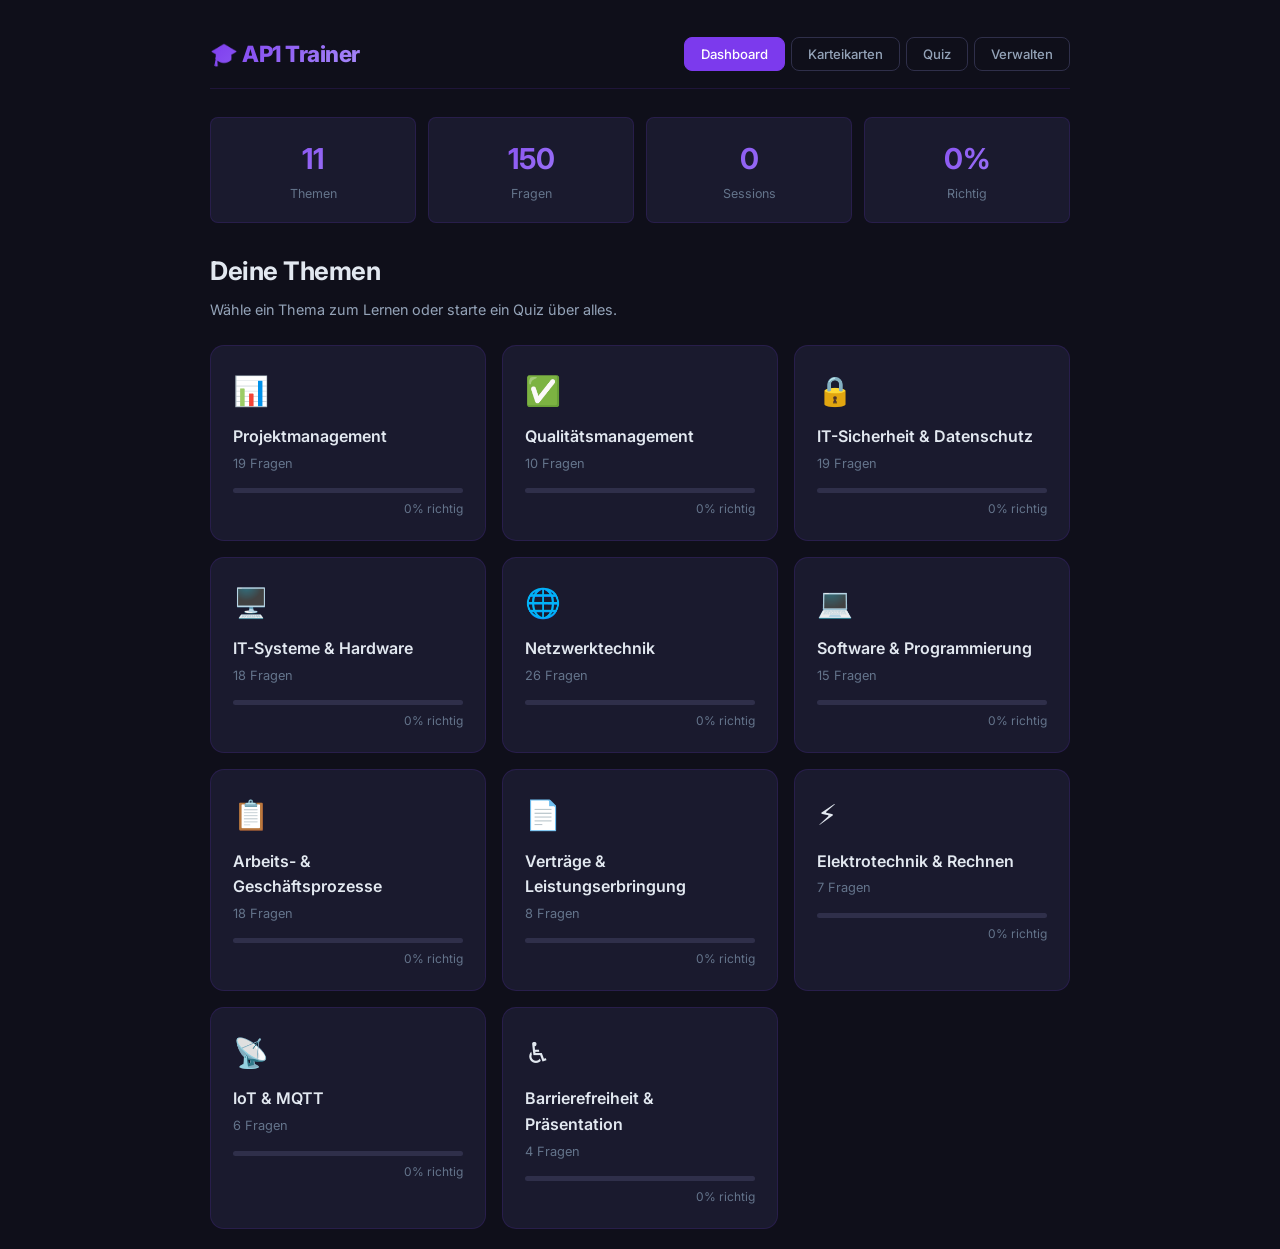
==== ap1-lernapp/index.html @ 04771914 "feat: add learning app core files and project assets" ====
<!DOCTYPE html>
<html lang="de">
<head>
  <meta charset="UTF-8">
  <meta name="viewport" content="width=device-width, initial-scale=1.0">
  <meta name="description" content="Lern-App für die IHK Abschlussprüfung Teil 1 – Fachinformatiker Systemintegration">
  <title>AP1 Lern-App – Fachinformatiker Systemintegration</title>
  <link rel="stylesheet" href="style.css">
</head>
<body>
  <div id="app">
    <!-- Navbar -->
    <nav class="navbar">
      <div class="navbar__logo" onclick="router.go('dashboard')">🎓 AP1 Trainer</div>
      <div class="navbar__nav">
        <button class="navbar__btn" data-route="dashboard" onclick="router.go('dashboard')">Dashboard</button>
        <button class="navbar__btn" data-route="flashcards" onclick="router.go('flashcards')">Karteikarten</button>
        <button class="navbar__btn" data-route="quiz" onclick="router.go('quiz')">Quiz</button>
        <button class="navbar__btn" data-route="manage" onclick="router.go('manage')">Verwalten</button>
      </div>
    </nav>

    <!-- Content gets injected here -->
    <main id="main"></main>
  </div>

  <script src="app.js"></script>
</body>
</html>
---- ap1-lernapp/style.css ----
/* ── Google Font ─────────────────────────────────────────── */
@import url('https://fonts.googleapis.com/css2?family=Inter:wght@300;400;500;600;700;800&display=swap');

/* ── CSS Custom Properties ──────────────────────────────── */
:root {
  --bg:          #0f0f1a;
  --bg2:         #1a1a2e;
  --bg3:         #25253d;
  --bg4:         #2f2f4a;
  --accent:      #7c3aed;
  --accent2:     #6d28d9;
  --accent-glow: rgba(124, 58, 237, 0.25);
  --green:       #34d399;
  --green-bg:    rgba(52, 211, 153, 0.12);
  --red:         #f87171;
  --red-bg:      rgba(248, 113, 113, 0.12);
  --yellow:      #fbbf24;
  --yellow-bg:   rgba(251, 191, 36, 0.12);
  --blue:        #60a5fa;
  --text:        #e2e8f0;
  --text2:       #94a3b8;
  --text3:       #64748b;
  --glass:       rgba(26, 26, 46, 0.7);
  --glass-border:rgba(124, 58, 237, 0.15);
  --radius:      14px;
  --radius-sm:   8px;
  --shadow:      0 8px 32px rgba(0,0,0,0.35);
}

/* ── Reset & Base ────────────────────────────────────────── */
*, *::before, *::after { box-sizing: border-box; margin: 0; padding: 0; }

html { scroll-behavior: smooth; }

body {
  font-family: 'Inter', system-ui, sans-serif;
  background: var(--bg);
  color: var(--text);
  min-height: 100vh;
  line-height: 1.6;
  -webkit-font-smoothing: antialiased;
}

/* ── Scrollbar ───────────────────────────────────────────── */
::-webkit-scrollbar { width: 6px; }
::-webkit-scrollbar-track { background: var(--bg); }
::-webkit-scrollbar-thumb { background: var(--bg4); border-radius: 3px; }
::-webkit-scrollbar-thumb:hover { background: var(--accent); }

/* ── App Container ──────────────────────────────────────── */
#app {
  max-width: 900px;
  margin: 0 auto;
  padding: 20px;
  min-height: 100vh;
}

/* ── Header / Navbar ────────────────────────────────────── */
.navbar {
  display: flex;
  align-items: center;
  justify-content: space-between;
  padding: 16px 0;
  margin-bottom: 28px;
  border-bottom: 1px solid var(--glass-border);
}
.navbar__logo {
  font-size: 1.4rem;
  font-weight: 800;
  background: linear-gradient(135deg, var(--accent), #a78bfa);
  -webkit-background-clip: text;
  -webkit-text-fill-color: transparent;
  cursor: pointer;
  letter-spacing: -0.5px;
}
.navbar__nav { display: flex; gap: 6px; }
.navbar__btn {
  background: transparent;
  border: 1px solid var(--bg4);
  color: var(--text2);
  padding: 8px 16px;
  border-radius: 8px;
  font-size: 0.82rem;
  font-weight: 500;
  cursor: pointer;
  transition: all 0.2s;
  font-family: inherit;
}
.navbar__btn:hover, .navbar__btn.active {
  background: var(--accent);
  border-color: var(--accent);
  color: #fff;
}

/* ── Screen transition ──────────────────────────────────── */
.screen { animation: fadeIn 0.3s ease; }
@keyframes fadeIn {
  from { opacity: 0; transform: translateY(12px); }
  to   { opacity: 1; transform: translateY(0); }
}

/* ── Section Headers ────────────────────────────────────── */
.section-title {
  font-size: 1.6rem;
  font-weight: 700;
  margin-bottom: 6px;
  letter-spacing: -0.5px;
}
.section-sub {
  color: var(--text2);
  font-size: 0.9rem;
  margin-bottom: 24px;
}

/* ── Cards Grid (Dashboard) ─────────────────────────────── */
.topic-grid {
  display: grid;
  grid-template-columns: repeat(auto-fill, minmax(260px, 1fr));
  gap: 16px;
}

.topic-card {
  background: var(--bg2);
  border: 1px solid var(--glass-border);
  border-radius: var(--radius);
  padding: 22px;
  cursor: pointer;
  transition: all 0.25s;
  position: relative;
  overflow: hidden;
}
.topic-card::before {
  content: '';
  position: absolute;
  top: 0; left: 0; right: 0;
  height: 3px;
  background: linear-gradient(90deg, var(--accent), #a78bfa);
  opacity: 0;
  transition: opacity 0.25s;
}
.topic-card:hover {
  border-color: var(--accent);
  transform: translateY(-3px);
  box-shadow: var(--shadow), 0 0 20px var(--accent-glow);
}
.topic-card:hover::before { opacity: 1; }

.topic-card__emoji { font-size: 1.8rem; margin-bottom: 10px; display: block; }
.topic-card__name {
  font-size: 1rem;
  font-weight: 600;
  margin-bottom: 4px;
}
.topic-card__count {
  font-size: 0.8rem;
  color: var(--text3);
  margin-bottom: 14px;
}

/* Progress bar */
.progress-bar {
  height: 5px;
  background: var(--bg4);
  border-radius: 3px;
  overflow: hidden;
  margin-bottom: 6px;
}
.progress-bar__fill {
  height: 100%;
  background: linear-gradient(90deg, var(--accent), #a78bfa);
  border-radius: 3px;
  transition: width 0.5s ease;
}
.progress-text {
  font-size: 0.75rem;
  color: var(--text3);
  text-align: right;
}

/* ── Stats Row ──────────────────────────────────────────── */
.stats-row {
  display: grid;
  grid-template-columns: repeat(auto-fit, minmax(140px, 1fr));
  gap: 12px;
  margin-bottom: 28px;
}
.stat-card {
  background: var(--bg2);
  border: 1px solid var(--glass-border);
  border-radius: var(--radius-sm);
  padding: 18px;
  text-align: center;
}
.stat-card__value {
  font-size: 1.8rem;
  font-weight: 700;
  background: linear-gradient(135deg, var(--accent), #a78bfa);
  -webkit-background-clip: text;
  -webkit-text-fill-color: transparent;
}
.stat-card__label {
  font-size: 0.78rem;
  color: var(--text3);
  margin-top: 2px;
}

/* ── Flashcard ──────────────────────────────────────────── */
.flashcard-container { perspective: 1000px; margin: 30px auto; max-width: 600px; }

.flashcard {
  width: 100%;
  min-height: 280px;
  position: relative;
  transition: transform 0.6s cubic-bezier(0.4, 0, 0.2, 1);
  transform-style: preserve-3d;
  cursor: pointer;
}
.flashcard.flipped { transform: rotateY(180deg); }

.flashcard__front, .flashcard__back {
  position: absolute;
  width: 100%;
  min-height: 280px;
  backface-visibility: hidden;
  border-radius: var(--radius);
  display: flex;
  flex-direction: column;
  align-items: center;
  justify-content: center;
  padding: 32px;
  text-align: center;
}
.flashcard__front {
  background: linear-gradient(145deg, var(--bg2), var(--bg3));
  border: 1px solid var(--glass-border);
}
.flashcard__back {
  background: linear-gradient(145deg, var(--bg3), var(--bg4));
  border: 1px solid var(--accent);
  transform: rotateY(180deg);
}
.flashcard__label {
  font-size: 0.75rem;
  color: var(--text3);
  text-transform: uppercase;
  letter-spacing: 1px;
  margin-bottom: 16px;
}
.flashcard__text {
  font-size: 1.15rem;
  font-weight: 500;
  line-height: 1.7;
}
.flashcard__hint {
  font-size: 0.78rem;
  color: var(--text3);
  margin-top: 20px;
}

.flashcard-controls {
  display: flex;
  justify-content: center;
  gap: 12px;
  margin-top: 24px;
}
.flashcard-progress {
  text-align: center;
  color: var(--text3);
  font-size: 0.85rem;
  margin-bottom: 10px;
}

/* ── Quiz ────────────────────────────────────────────────── */
.quiz-header {
  display: flex;
  justify-content: space-between;
  align-items: center;
  margin-bottom: 6px;
}
.quiz-header__progress { font-size: 0.85rem; color: var(--text3); }
.quiz-header__score { font-size: 0.85rem; color: var(--green); }

.quiz-progress-bar {
  height: 6px;
  background: var(--bg4);
  border-radius: 3px;
  margin-bottom: 30px;
  overflow: hidden;
}
.quiz-progress-bar__fill {
  height: 100%;
  background: linear-gradient(90deg, var(--accent), #a78bfa);
  border-radius: 3px;
  transition: width 0.4s ease;
}

.quiz-question {
  background: var(--bg2);
  border: 1px solid var(--glass-border);
  border-radius: var(--radius);
  padding: 28px;
  margin-bottom: 20px;
}
.quiz-question__topic {
  font-size: 0.75rem;
  color: var(--accent);
  text-transform: uppercase;
  letter-spacing: 1px;
  margin-bottom: 10px;
}
.quiz-question__text {
  font-size: 1.15rem;
  font-weight: 600;
  line-height: 1.6;
}

/* MC Options */
.quiz-options { display: flex; flex-direction: column; gap: 10px; margin-bottom: 20px; }
.quiz-option {
  background: var(--bg2);
  border: 1.5px solid var(--bg4);
  border-radius: var(--radius-sm);
  padding: 14px 18px;
  cursor: pointer;
  transition: all 0.2s;
  font-size: 0.95rem;
  font-family: inherit;
  color: var(--text);
  text-align: left;
  width: 100%;
}
.quiz-option:hover:not(.disabled) {
  border-color: var(--accent);
  background: var(--bg3);
}
.quiz-option.correct {
  border-color: var(--green);
  background: var(--green-bg);
  color: var(--green);
}
.quiz-option.wrong {
  border-color: var(--red);
  background: var(--red-bg);
  color: var(--red);
}
.quiz-option.disabled { cursor: default; opacity: 0.6; }
.quiz-option.disabled.correct { opacity: 1; }

/* Freitext */
.quiz-input-wrap { margin-bottom: 20px; }
.quiz-input {
  width: 100%;
  background: var(--bg2);
  border: 1.5px solid var(--bg4);
  border-radius: var(--radius-sm);
  padding: 14px 18px;
  font-size: 0.95rem;
  color: var(--text);
  font-family: inherit;
  outline: none;
  transition: border-color 0.2s;
}
.quiz-input:focus { border-color: var(--accent); }
.quiz-input.correct { border-color: var(--green); }
.quiz-input.wrong { border-color: var(--red); }

.quiz-feedback {
  padding: 14px 18px;
  border-radius: var(--radius-sm);
  margin-bottom: 16px;
  font-size: 0.9rem;
  font-weight: 500;
  animation: fadeIn 0.3s ease;
}
.quiz-feedback.correct { background: var(--green-bg); color: var(--green); }
.quiz-feedback.wrong   { background: var(--red-bg);   color: var(--red); }

/* Score screen */
.score-screen {
  text-align: center;
  padding: 50px 20px;
  animation: fadeIn 0.4s ease;
}
.score-screen__emoji { font-size: 4rem; margin-bottom: 16px; }
.score-screen__title {
  font-size: 1.8rem;
  font-weight: 700;
  margin-bottom: 6px;
}
.score-screen__value {
  font-size: 3.5rem;
  font-weight: 800;
  background: linear-gradient(135deg, var(--accent), #a78bfa);
  -webkit-background-clip: text;
  -webkit-text-fill-color: transparent;
  margin: 16px 0 6px;
}
.score-screen__pct {
  font-size: 1rem;
  color: var(--text2);
  margin-bottom: 32px;
}
.score-screen__actions { display: flex; gap: 12px; justify-content: center; flex-wrap: wrap; }

/* ── Buttons ────────────────────────────────────────────── */
.btn {
  display: inline-flex;
  align-items: center;
  gap: 6px;
  padding: 11px 22px;
  border-radius: var(--radius-sm);
  border: none;
  font-family: inherit;
  font-size: 0.88rem;
  font-weight: 600;
  cursor: pointer;
  transition: all 0.2s;
}
.btn-primary {
  background: var(--accent);
  color: #fff;
}
.btn-primary:hover { background: var(--accent2); transform: translateY(-1px); }
.btn-secondary {
  background: var(--bg3);
  color: var(--text);
  border: 1px solid var(--bg4);
}
.btn-secondary:hover { border-color: var(--accent); }
.btn-danger {
  background: var(--red-bg);
  color: var(--red);
  border: 1px solid rgba(248,113,113,0.2);
}
.btn-danger:hover { background: rgba(248,113,113,0.2); }
.btn-sm { padding: 7px 14px; font-size: 0.8rem; }
.btn-lg { padding: 14px 32px; font-size: 0.95rem; }
.btn-full { width: 100%; justify-content: center; }

/* ── Form Elements ──────────────────────────────────────── */
.form-group { margin-bottom: 16px; }
.form-label {
  display: block;
  font-size: 0.82rem;
  color: var(--text2);
  margin-bottom: 6px;
  font-weight: 500;
}
.form-input, .form-select, .form-textarea {
  width: 100%;
  background: var(--bg);
  border: 1.5px solid var(--bg4);
  border-radius: var(--radius-sm);
  padding: 11px 14px;
  font-size: 0.9rem;
  color: var(--text);
  font-family: inherit;
  outline: none;
  transition: border-color 0.2s;
}
.form-input:focus, .form-select:focus, .form-textarea:focus { border-color: var(--accent); }
.form-textarea { min-height: 100px; resize: vertical; }
.form-select { cursor: pointer; }
.form-select option { background: var(--bg2); }

/* ── Modal ───────────────────────────────────────────────── */
.modal-overlay {
  position: fixed;
  inset: 0;
  background: rgba(0,0,0,0.6);
  backdrop-filter: blur(4px);
  display: flex;
  align-items: center;
  justify-content: center;
  z-index: 100;
  animation: fadeIn 0.2s ease;
}
.modal {
  background: var(--bg2);
  border: 1px solid var(--glass-border);
  border-radius: var(--radius);
  padding: 28px;
  max-width: 520px;
  width: 90%;
  max-height: 80vh;
  overflow-y: auto;
  box-shadow: var(--shadow);
}
.modal__title {
  font-size: 1.2rem;
  font-weight: 700;
  margin-bottom: 18px;
}
.modal__actions {
  display: flex;
  gap: 10px;
  justify-content: flex-end;
  margin-top: 20px;
}

/* ── Topic Select (Quiz/Flashcard start) ────────────────── */
.topic-select-list {
  display: flex;
  flex-direction: column;
  gap: 8px;
  margin: 20px 0;
}
.topic-select-item {
  display: flex;
  align-items: center;
  gap: 12px;
  background: var(--bg);
  border: 1.5px solid var(--bg4);
  border-radius: var(--radius-sm);
  padding: 12px 16px;
  cursor: pointer;
  transition: all 0.2s;
}
.topic-select-item:hover { border-color: var(--accent); }
.topic-select-item.selected {
  border-color: var(--accent);
  background: var(--accent-glow);
}
.topic-select-item input[type="checkbox"] { accent-color: var(--accent); width: 16px; height: 16px; }
.topic-select-item__name { flex: 1; font-size: 0.9rem; font-weight: 500; }
.topic-select-item__count { font-size: 0.78rem; color: var(--text3); }

/* ── Content Manager ────────────────────────────────────── */
.question-list { display: flex; flex-direction: column; gap: 8px; margin: 16px 0; }
.question-item {
  background: var(--bg);
  border: 1px solid var(--bg4);
  border-radius: var(--radius-sm);
  padding: 14px 16px;
  display: flex;
  align-items: flex-start;
  gap: 12px;
}
.question-item__text { flex: 1; font-size: 0.88rem; line-height: 1.5; }
.question-item__type {
  font-size: 0.7rem;
  padding: 3px 8px;
  border-radius: 4px;
  background: var(--accent-glow);
  color: var(--accent);
  font-weight: 600;
  text-transform: uppercase;
  white-space: nowrap;
}
.question-item__del {
  background: none;
  border: none;
  color: var(--text3);
  cursor: pointer;
  font-size: 1rem;
  padding: 2px;
  transition: color 0.2s;
}
.question-item__del:hover { color: var(--red); }

/* ── JSON Import ─────────────────────────────────────────── */
.import-area {
  background: var(--bg);
  border: 2px dashed var(--bg4);
  border-radius: var(--radius);
  padding: 40px 20px;
  text-align: center;
  cursor: pointer;
  transition: all 0.2s;
  margin: 16px 0;
}
.import-area:hover { border-color: var(--accent); }
.import-area__icon { font-size: 2rem; margin-bottom: 8px; }
.import-area__text { color: var(--text2); font-size: 0.88rem; }

/* ── Tabs ────────────────────────────────────────────────── */
.tabs { display: flex; gap: 4px; margin-bottom: 20px; border-bottom: 1px solid var(--bg4); }
.tab {
  padding: 10px 18px;
  font-size: 0.85rem;
  font-weight: 500;
  color: var(--text3);
  background: none;
  border: none;
  cursor: pointer;
  border-bottom: 2px solid transparent;
  transition: all 0.2s;
  font-family: inherit;
  margin-bottom: -1px;
}
.tab:hover { color: var(--text); }
.tab.active { color: var(--accent); border-bottom-color: var(--accent); }

/* ── Empty State ────────────────────────────────────────── */
.empty-state {
  text-align: center;
  padding: 50px 20px;
  color: var(--text3);
}
.empty-state__emoji { font-size: 3rem; margin-bottom: 12px; }
.empty-state__text { font-size: 0.95rem; margin-bottom: 20px; }

/* ── Responsive ─────────────────────────────────────────── */
@media (max-width: 600px) {
  #app { padding: 14px; }
  .navbar { flex-direction: column; gap: 12px; }
  .navbar__nav { width: 100%; justify-content: center; flex-wrap: wrap; }
  .topic-grid { grid-template-columns: 1fr; }
  .stats-row { grid-template-columns: repeat(2, 1fr); }
  .score-screen__value { font-size: 2.5rem; }
  .flashcard__front, .flashcard__back { min-height: 220px; padding: 24px; }
}
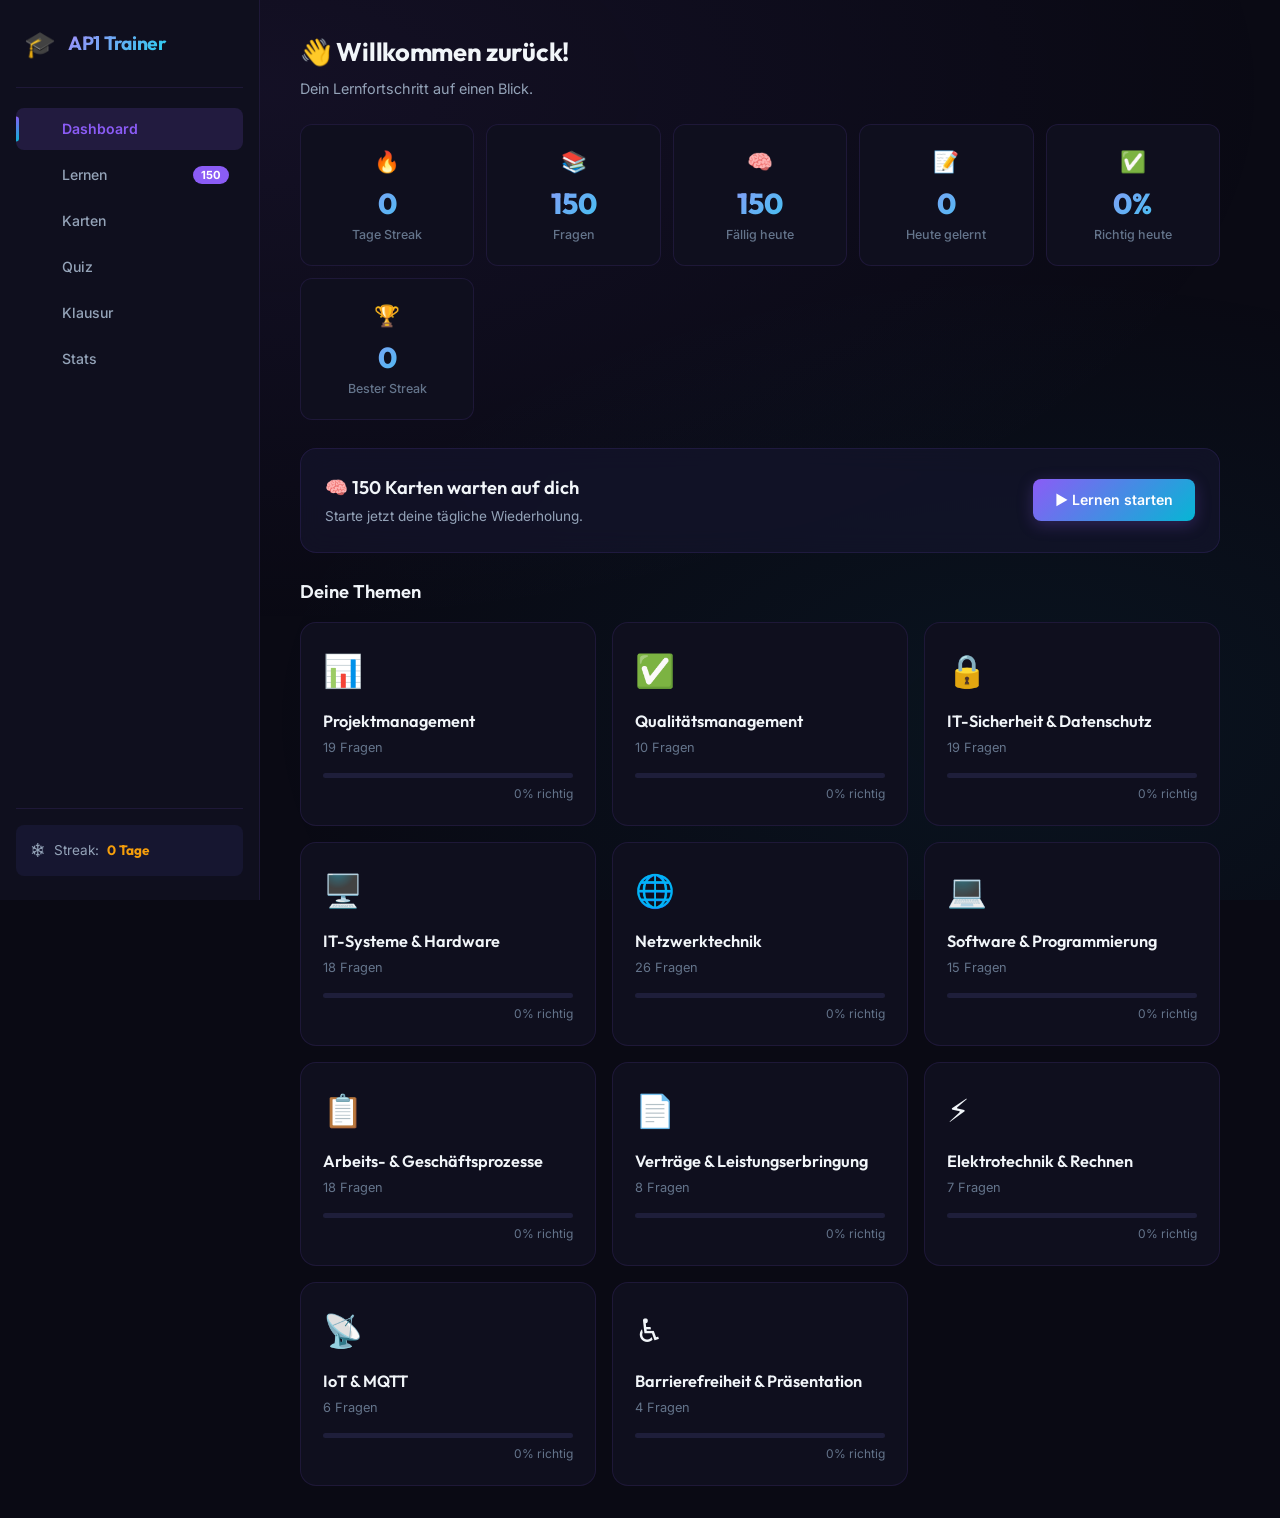
==== commit 95b826e3: "feat: major upgrade - premium UI, PWA, spaced repetition, exam simulator, stats - Complete UI redesi" ====
--- a/ap1-lernapp/index.html
+++ b/ap1-lernapp/index.html
@@ -2,27 +2,32 @@
 <html lang="de">
 <head>
   <meta charset="UTF-8">
-  <meta name="viewport" content="width=device-width, initial-scale=1.0">
-  <meta name="description" content="Lern-App für die IHK Abschlussprüfung Teil 1 – Fachinformatiker Systemintegration">
-  <title>AP1 Lern-App – Fachinformatiker Systemintegration</title>
+  <meta name="viewport" content="width=device-width, initial-scale=1.0, viewport-fit=cover">
+  <meta name="description" content="Lern-App für die IHK Abschlussprüfung Teil 1 – Fachinformatiker Systemintegration. Quiz, Karteikarten, Spaced Repetition und Klausur-Simulator.">
+  <meta name="theme-color" content="#0a0a14">
+  <meta name="apple-mobile-web-app-capable" content="yes">
+  <meta name="apple-mobile-web-app-status-bar-style" content="black-translucent">
+  <meta name="apple-mobile-web-app-title" content="AP1 Trainer">
+  <title>AP1 Trainer – Fachinformatiker Systemintegration</title>
+  <link rel="manifest" href="manifest.json">
+  <link rel="icon" type="image/png" href="icons/icon-192.png">
+  <link rel="apple-touch-icon" href="icons/icon-192.png">
   <link rel="stylesheet" href="style.css">
 </head>
 <body>
-  <div id="app">
-    <!-- Navbar -->
-    <nav class="navbar">
-      <div class="navbar__logo" onclick="router.go('dashboard')">🎓 AP1 Trainer</div>
-      <div class="navbar__nav">
-        <button class="navbar__btn" data-route="dashboard" onclick="router.go('dashboard')">Dashboard</button>
-        <button class="navbar__btn" data-route="flashcards" onclick="router.go('flashcards')">Karteikarten</button>
-        <button class="navbar__btn" data-route="quiz" onclick="router.go('quiz')">Quiz</button>
-        <button class="navbar__btn" data-route="manage" onclick="router.go('manage')">Verwalten</button>
-      </div>
-    </nav>
+  <div id="app" class="app">
+    <!-- Sidebar (Desktop) -->
+    <aside id="sidebar" class="sidebar"></aside>
 
-    <!-- Content gets injected here -->
-    <main id="main"></main>
+    <!-- Main Content -->
+    <main id="main" class="main"></main>
   </div>
+
+  <!-- Bottom Tab Bar (Mobile) -->
+  <nav id="bottombar" class="bottombar"></nav>
+
+  <!-- Toast container -->
+  <div id="toast-container"></div>
 
   <script src="app.js"></script>
 </body>
--- a/ap1-lernapp/style.css
+++ b/ap1-lernapp/style.css
@@ -1,153 +1,440 @@
-/* ── Google Font ─────────────────────────────────────────── */
-@import url('https://fonts.googleapis.com/css2?family=Inter:wght@300;400;500;600;700;800&display=swap');
-
-/* ── CSS Custom Properties ──────────────────────────────── */
+/* ═══════════════════════════════════════════════════════════
+   AP1 Trainer – Premium Design System v2.0
+   ═══════════════════════════════════════════════════════════ */
+
+/* ── Fonts ──────────────────────────────────────────────── */
+@import url('https://fonts.googleapis.com/css2?family=Outfit:wght@400;500;600;700;800&family=Inter:wght@300;400;500;600;700&display=swap');
+
+/* ── CSS Variables ──────────────────────────────────────── */
 :root {
-  --bg:          #0f0f1a;
-  --bg2:         #1a1a2e;
-  --bg3:         #25253d;
-  --bg4:         #2f2f4a;
-  --accent:      #7c3aed;
-  --accent2:     #6d28d9;
-  --accent-glow: rgba(124, 58, 237, 0.25);
-  --green:       #34d399;
-  --green-bg:    rgba(52, 211, 153, 0.12);
-  --red:         #f87171;
-  --red-bg:      rgba(248, 113, 113, 0.12);
-  --yellow:      #fbbf24;
-  --yellow-bg:   rgba(251, 191, 36, 0.12);
-  --blue:        #60a5fa;
-  --text:        #e2e8f0;
-  --text2:       #94a3b8;
-  --text3:       #64748b;
-  --glass:       rgba(26, 26, 46, 0.7);
-  --glass-border:rgba(124, 58, 237, 0.15);
-  --radius:      14px;
-  --radius-sm:   8px;
-  --shadow:      0 8px 32px rgba(0,0,0,0.35);
-}
-
-/* ── Reset & Base ────────────────────────────────────────── */
+  --bg:           #0a0a14;
+  --bg2:          #0f0f1e;
+  --bg3:          #161630;
+  --bg4:          #1e1e3a;
+  --bg5:          #282850;
+  --surface:      rgba(15, 15, 30, 0.75);
+  --surface-solid:#12122a;
+  --glass:        rgba(22, 22, 48, 0.6);
+  --glass-border: rgba(139, 92, 246, 0.12);
+  --glass-border2:rgba(139, 92, 246, 0.25);
+
+  --accent:       #8b5cf6;
+  --accent2:      #7c3aed;
+  --accent-dim:   rgba(139, 92, 246, 0.15);
+  --accent-glow:  rgba(139, 92, 246, 0.3);
+  --teal:         #06b6d4;
+  --teal2:        #0891b2;
+  --teal-dim:     rgba(6, 182, 212, 0.15);
+  --gradient:     linear-gradient(135deg, #8b5cf6, #06b6d4);
+  --gradient2:    linear-gradient(135deg, #7c3aed, #0891b2);
+  --gradient-text:linear-gradient(135deg, #a78bfa, #22d3ee);
+
+  --green:        #10b981;
+  --green-dim:    rgba(16, 185, 129, 0.12);
+  --red:          #ef4444;
+  --red-dim:      rgba(239, 68, 68, 0.12);
+  --yellow:       #f59e0b;
+  --yellow-dim:   rgba(245, 158, 11, 0.12);
+  --blue:         #3b82f6;
+  --blue-dim:     rgba(59, 130, 246, 0.12);
+
+  --text:         #f1f5f9;
+  --text2:        #94a3b8;
+  --text3:        #64748b;
+  --text4:        #475569;
+
+  --radius:       16px;
+  --radius-md:    12px;
+  --radius-sm:    8px;
+  --radius-xs:    6px;
+
+  --shadow:       0 8px 32px rgba(0,0,0,0.4);
+  --shadow-lg:    0 16px 48px rgba(0,0,0,0.5);
+  --shadow-glow:  0 0 30px rgba(139,92,246,0.15);
+
+  --sidebar-w:    260px;
+  --bottombar-h:  72px;
+  --transition:   0.25s cubic-bezier(0.4, 0, 0.2, 1);
+}
+
+/* ── Reset ──────────────────────────────────────────────── */
 *, *::before, *::after { box-sizing: border-box; margin: 0; padding: 0; }
-
 html { scroll-behavior: smooth; }
-
 body {
-  font-family: 'Inter', system-ui, sans-serif;
+  font-family: 'Inter', system-ui, -apple-system, sans-serif;
   background: var(--bg);
   color: var(--text);
   min-height: 100vh;
+  min-height: 100dvh;
   line-height: 1.6;
   -webkit-font-smoothing: antialiased;
-}
-
-/* ── Scrollbar ───────────────────────────────────────────── */
-::-webkit-scrollbar { width: 6px; }
-::-webkit-scrollbar-track { background: var(--bg); }
-::-webkit-scrollbar-thumb { background: var(--bg4); border-radius: 3px; }
+  -moz-osx-font-smoothing: grayscale;
+  overflow-x: hidden;
+}
+body::before {
+  content: '';
+  position: fixed;
+  inset: 0;
+  background:
+    radial-gradient(ellipse 80% 60% at 20% 10%, rgba(139,92,246,0.08), transparent),
+    radial-gradient(ellipse 60% 50% at 80% 80%, rgba(6,182,212,0.06), transparent);
+  pointer-events: none;
+  z-index: 0;
+}
+
+/* ── Scrollbar ──────────────────────────────────────────── */
+::-webkit-scrollbar { width: 5px; }
+::-webkit-scrollbar-track { background: transparent; }
+::-webkit-scrollbar-thumb { background: var(--bg5); border-radius: 3px; }
 ::-webkit-scrollbar-thumb:hover { background: var(--accent); }
 
-/* ── App Container ──────────────────────────────────────── */
-#app {
-  max-width: 900px;
-  margin: 0 auto;
-  padding: 20px;
+/* ── App Layout ─────────────────────────────────────────── */
+.app {
+  display: flex;
   min-height: 100vh;
-}
-
-/* ── Header / Navbar ────────────────────────────────────── */
-.navbar {
-  display: flex;
-  align-items: center;
-  justify-content: space-between;
-  padding: 16px 0;
-  margin-bottom: 28px;
+  min-height: 100dvh;
+  position: relative;
+  z-index: 1;
+}
+
+/* ── Sidebar ────────────────────────────────────────────── */
+.sidebar {
+  position: fixed;
+  left: 0; top: 0; bottom: 0;
+  width: var(--sidebar-w);
+  background: var(--bg2);
+  border-right: 1px solid var(--glass-border);
+  display: flex;
+  flex-direction: column;
+  padding: 24px 16px;
+  z-index: 50;
+  overflow-y: auto;
+}
+.sidebar__header {
+  display: flex;
+  align-items: center;
+  gap: 12px;
+  padding: 4px 8px 28px;
   border-bottom: 1px solid var(--glass-border);
-}
-.navbar__logo {
-  font-size: 1.4rem;
-  font-weight: 800;
-  background: linear-gradient(135deg, var(--accent), #a78bfa);
+  margin-bottom: 20px;
+}
+.sidebar__logo {
+  font-size: 1.6rem;
+  line-height: 1;
+}
+.sidebar__title {
+  font-family: 'Outfit', sans-serif;
+  font-size: 1.2rem;
+  font-weight: 700;
+  background: var(--gradient-text);
   -webkit-background-clip: text;
   -webkit-text-fill-color: transparent;
-  cursor: pointer;
+  background-clip: text;
+  letter-spacing: -0.3px;
+}
+.sidebar__nav {
+  display: flex;
+  flex-direction: column;
+  gap: 4px;
+  flex: 1;
+}
+.sidebar__footer {
+  padding-top: 16px;
+  border-top: 1px solid var(--glass-border);
+  margin-top: 16px;
+}
+
+/* Navigation items */
+.nav-item {
+  display: flex;
+  align-items: center;
+  gap: 12px;
+  padding: 11px 14px;
+  border-radius: var(--radius-sm);
+  border: none;
+  background: transparent;
+  color: var(--text2);
+  font-family: 'Inter', sans-serif;
+  font-size: 0.88rem;
+  font-weight: 500;
+  cursor: pointer;
+  transition: all var(--transition);
+  text-align: left;
+  width: 100%;
+  position: relative;
+}
+.nav-item:hover {
+  background: var(--accent-dim);
+  color: var(--text);
+}
+.nav-item.active {
+  background: var(--accent-dim);
+  color: var(--accent);
+  font-weight: 600;
+}
+.nav-item.active::before {
+  content: '';
+  position: absolute;
+  left: 0; top: 50%;
+  transform: translateY(-50%);
+  width: 3px;
+  height: 60%;
+  background: var(--gradient);
+  border-radius: 0 3px 3px 0;
+}
+.nav-icon {
+  width: 20px;
+  height: 20px;
+  fill: currentColor;
+  flex-shrink: 0;
+  opacity: 0.85;
+}
+.nav-item.active .nav-icon { opacity: 1; }
+
+.nav-badge {
+  margin-left: auto;
+  background: var(--accent);
+  color: #fff;
+  font-size: 0.7rem;
+  font-weight: 700;
+  padding: 2px 8px;
+  border-radius: 10px;
+  min-width: 24px;
+  text-align: center;
+}
+
+/* Streak in sidebar footer */
+.streak-display {
+  display: flex;
+  align-items: center;
+  gap: 8px;
+  padding: 10px 14px;
+  border-radius: var(--radius-sm);
+  background: var(--bg3);
+  font-size: 0.85rem;
+  color: var(--text2);
+}
+.streak-fire { font-size: 1.2rem; }
+.streak-count {
+  font-weight: 700;
+  color: var(--yellow);
+  font-family: 'Outfit', sans-serif;
+}
+
+/* ── Bottom Bar (Mobile) ────────────────────────────────── */
+.bottombar {
+  display: none;
+  position: fixed;
+  bottom: 0; left: 0; right: 0;
+  height: var(--bottombar-h);
+  background: rgba(10, 10, 20, 0.92);
+  backdrop-filter: blur(20px);
+  -webkit-backdrop-filter: blur(20px);
+  border-top: 1px solid var(--glass-border);
+  z-index: 50;
+  padding: 0 8px;
+  padding-bottom: env(safe-area-inset-bottom, 0);
+}
+.bottombar__inner {
+  display: flex;
+  align-items: center;
+  justify-content: space-around;
+  height: 100%;
+  max-width: 500px;
+  margin: 0 auto;
+}
+.bottom-item {
+  display: flex;
+  flex-direction: column;
+  align-items: center;
+  gap: 3px;
+  padding: 6px 8px;
+  border: none;
+  background: transparent;
+  color: var(--text3);
+  font-family: 'Inter', sans-serif;
+  font-size: 0.65rem;
+  font-weight: 500;
+  cursor: pointer;
+  transition: color var(--transition);
+  -webkit-tap-highlight-color: transparent;
+}
+.bottom-item .nav-icon {
+  width: 22px;
+  height: 22px;
+  transition: transform 0.2s;
+}
+.bottom-item.active {
+  color: var(--accent);
+}
+.bottom-item.active .nav-icon {
+  transform: scale(1.1);
+}
+
+/* ── Main Content ───────────────────────────────────────── */
+.main {
+  flex: 1;
+  margin-left: var(--sidebar-w);
+  padding: 32px 40px;
+  min-height: 100vh;
+  min-height: 100dvh;
+  max-width: 1000px;
+}
+
+/* ── Screen Transition ──────────────────────────────────── */
+.screen {
+  animation: screenIn 0.35s ease-out;
+}
+@keyframes screenIn {
+  from { opacity: 0; transform: translateY(16px); }
+  to   { opacity: 1; transform: translateY(0); }
+}
+
+/* ── Typography ─────────────────────────────────────────── */
+.heading-xl {
+  font-family: 'Outfit', sans-serif;
+  font-size: 2rem;
+  font-weight: 800;
   letter-spacing: -0.5px;
-}
-.navbar__nav { display: flex; gap: 6px; }
-.navbar__btn {
-  background: transparent;
-  border: 1px solid var(--bg4);
-  color: var(--text2);
-  padding: 8px 16px;
-  border-radius: 8px;
-  font-size: 0.82rem;
-  font-weight: 500;
-  cursor: pointer;
-  transition: all 0.2s;
-  font-family: inherit;
-}
-.navbar__btn:hover, .navbar__btn.active {
-  background: var(--accent);
-  border-color: var(--accent);
-  color: #fff;
-}
-
-/* ── Screen transition ──────────────────────────────────── */
-.screen { animation: fadeIn 0.3s ease; }
-@keyframes fadeIn {
-  from { opacity: 0; transform: translateY(12px); }
-  to   { opacity: 1; transform: translateY(0); }
-}
-
-/* ── Section Headers ────────────────────────────────────── */
-.section-title {
+  line-height: 1.2;
+}
+.heading-lg {
+  font-family: 'Outfit', sans-serif;
+  font-size: 1.5rem;
+  font-weight: 700;
+  letter-spacing: -0.3px;
+}
+.heading-md {
+  font-family: 'Outfit', sans-serif;
+  font-size: 1.15rem;
+  font-weight: 600;
+}
+.text-gradient {
+  background: var(--gradient-text);
+  -webkit-background-clip: text;
+  -webkit-text-fill-color: transparent;
+  background-clip: text;
+}
+.section-header {
+  margin-bottom: 24px;
+}
+.section-header__title {
+  font-family: 'Outfit', sans-serif;
   font-size: 1.6rem;
   font-weight: 700;
-  margin-bottom: 6px;
-  letter-spacing: -0.5px;
-}
-.section-sub {
+  letter-spacing: -0.3px;
+  margin-bottom: 4px;
+}
+.section-header__sub {
   color: var(--text2);
   font-size: 0.9rem;
-  margin-bottom: 24px;
-}
-
-/* ── Cards Grid (Dashboard) ─────────────────────────────── */
+}
+
+/* ── Glass Card ─────────────────────────────────────────── */
+.glass-card {
+  background: var(--glass);
+  backdrop-filter: blur(12px);
+  -webkit-backdrop-filter: blur(12px);
+  border: 1px solid var(--glass-border);
+  border-radius: var(--radius);
+  padding: 24px;
+  transition: all var(--transition);
+}
+.glass-card:hover {
+  border-color: var(--glass-border2);
+  box-shadow: var(--shadow-glow);
+}
+.glass-card--interactive {
+  cursor: pointer;
+}
+.glass-card--interactive:hover {
+  transform: translateY(-3px);
+}
+
+/* ── Stats Row (Dashboard) ──────────────────────────────── */
+.stats-grid {
+  display: grid;
+  grid-template-columns: repeat(auto-fit, minmax(150px, 1fr));
+  gap: 12px;
+  margin-bottom: 28px;
+}
+.stat-card {
+  background: var(--bg2);
+  border: 1px solid var(--glass-border);
+  border-radius: var(--radius-md);
+  padding: 20px;
+  text-align: center;
+  position: relative;
+  overflow: hidden;
+  transition: all var(--transition);
+}
+.stat-card::before {
+  content: '';
+  position: absolute;
+  top: 0; left: 0; right: 0;
+  height: 2px;
+  background: var(--gradient);
+  opacity: 0;
+  transition: opacity 0.3s;
+}
+.stat-card:hover::before { opacity: 1; }
+.stat-card__icon {
+  font-size: 1.3rem;
+  margin-bottom: 8px;
+  display: block;
+}
+.stat-card__value {
+  font-family: 'Outfit', sans-serif;
+  font-size: 1.8rem;
+  font-weight: 800;
+  background: var(--gradient-text);
+  -webkit-background-clip: text;
+  -webkit-text-fill-color: transparent;
+  background-clip: text;
+  line-height: 1.2;
+}
+.stat-card__label {
+  font-size: 0.78rem;
+  color: var(--text3);
+  margin-top: 4px;
+  font-weight: 500;
+}
+
+/* ── Topic Grid ─────────────────────────────────────────── */
 .topic-grid {
   display: grid;
   grid-template-columns: repeat(auto-fill, minmax(260px, 1fr));
   gap: 16px;
 }
-
 .topic-card {
   background: var(--bg2);
   border: 1px solid var(--glass-border);
   border-radius: var(--radius);
   padding: 22px;
   cursor: pointer;
-  transition: all 0.25s;
+  transition: all var(--transition);
   position: relative;
   overflow: hidden;
 }
-.topic-card::before {
+.topic-card::after {
   content: '';
   position: absolute;
   top: 0; left: 0; right: 0;
   height: 3px;
-  background: linear-gradient(90deg, var(--accent), #a78bfa);
+  background: var(--gradient);
   opacity: 0;
-  transition: opacity 0.25s;
+  transition: opacity 0.3s;
 }
 .topic-card:hover {
-  border-color: var(--accent);
+  border-color: var(--glass-border2);
   transform: translateY(-3px);
-  box-shadow: var(--shadow), 0 0 20px var(--accent-glow);
-}
-.topic-card:hover::before { opacity: 1; }
-
-.topic-card__emoji { font-size: 1.8rem; margin-bottom: 10px; display: block; }
+  box-shadow: var(--shadow), var(--shadow-glow);
+}
+.topic-card:hover::after { opacity: 1; }
+.topic-card__emoji { font-size: 2rem; margin-bottom: 12px; display: block; }
 .topic-card__name {
-  font-size: 1rem;
+  font-family: 'Outfit', sans-serif;
+  font-size: 1.02rem;
   font-weight: 600;
   margin-bottom: 4px;
 }
@@ -157,7 +444,7 @@
   margin-bottom: 14px;
 }
 
-/* Progress bar */
+/* ── Progress Bar ───────────────────────────────────────── */
 .progress-bar {
   height: 5px;
   background: var(--bg4);
@@ -167,9 +454,18 @@
 }
 .progress-bar__fill {
   height: 100%;
-  background: linear-gradient(90deg, var(--accent), #a78bfa);
+  background: var(--gradient);
   border-radius: 3px;
-  transition: width 0.5s ease;
+  transition: width 0.6s ease;
+  position: relative;
+}
+.progress-bar__fill::after {
+  content: '';
+  position: absolute;
+  right: 0; top: 0; bottom: 0;
+  width: 20px;
+  background: linear-gradient(90deg, transparent, rgba(255,255,255,0.2));
+  border-radius: 3px;
 }
 .progress-text {
   font-size: 0.75rem;
@@ -177,86 +473,59 @@
   text-align: right;
 }
 
-/* ── Stats Row ──────────────────────────────────────────── */
-.stats-row {
-  display: grid;
-  grid-template-columns: repeat(auto-fit, minmax(140px, 1fr));
-  gap: 12px;
-  margin-bottom: 28px;
-}
-.stat-card {
-  background: var(--bg2);
-  border: 1px solid var(--glass-border);
-  border-radius: var(--radius-sm);
-  padding: 18px;
-  text-align: center;
-}
-.stat-card__value {
-  font-size: 1.8rem;
-  font-weight: 700;
-  background: linear-gradient(135deg, var(--accent), #a78bfa);
-  -webkit-background-clip: text;
-  -webkit-text-fill-color: transparent;
-}
-.stat-card__label {
-  font-size: 0.78rem;
-  color: var(--text3);
-  margin-top: 2px;
-}
-
 /* ── Flashcard ──────────────────────────────────────────── */
-.flashcard-container { perspective: 1000px; margin: 30px auto; max-width: 600px; }
-
+.flashcard-container { perspective: 1200px; margin: 30px auto; max-width: 620px; }
 .flashcard {
   width: 100%;
-  min-height: 280px;
+  min-height: 300px;
   position: relative;
-  transition: transform 0.6s cubic-bezier(0.4, 0, 0.2, 1);
+  transition: transform 0.7s cubic-bezier(0.4, 0, 0.2, 1);
   transform-style: preserve-3d;
   cursor: pointer;
 }
 .flashcard.flipped { transform: rotateY(180deg); }
-
 .flashcard__front, .flashcard__back {
   position: absolute;
   width: 100%;
-  min-height: 280px;
+  min-height: 300px;
   backface-visibility: hidden;
   border-radius: var(--radius);
   display: flex;
   flex-direction: column;
   align-items: center;
   justify-content: center;
-  padding: 32px;
+  padding: 36px;
   text-align: center;
 }
 .flashcard__front {
-  background: linear-gradient(145deg, var(--bg2), var(--bg3));
+  background: linear-gradient(160deg, var(--bg2), var(--bg3));
   border: 1px solid var(--glass-border);
 }
 .flashcard__back {
-  background: linear-gradient(145deg, var(--bg3), var(--bg4));
+  background: linear-gradient(160deg, var(--bg3), var(--bg4));
   border: 1px solid var(--accent);
   transform: rotateY(180deg);
+  box-shadow: 0 0 25px var(--accent-dim);
 }
 .flashcard__label {
-  font-size: 0.75rem;
+  font-size: 0.72rem;
   color: var(--text3);
   text-transform: uppercase;
-  letter-spacing: 1px;
-  margin-bottom: 16px;
+  letter-spacing: 2px;
+  margin-bottom: 18px;
+  font-weight: 600;
 }
 .flashcard__text {
-  font-size: 1.15rem;
+  font-family: 'Outfit', sans-serif;
+  font-size: 1.2rem;
   font-weight: 500;
   line-height: 1.7;
 }
 .flashcard__hint {
   font-size: 0.78rem;
   color: var(--text3);
-  margin-top: 20px;
-}
-
+  margin-top: 24px;
+}
 .flashcard-controls {
   display: flex;
   justify-content: center;
@@ -267,7 +536,7 @@
   text-align: center;
   color: var(--text3);
   font-size: 0.85rem;
-  margin-bottom: 10px;
+  margin-bottom: 12px;
 }
 
 /* ── Quiz ────────────────────────────────────────────────── */
@@ -275,25 +544,23 @@
   display: flex;
   justify-content: space-between;
   align-items: center;
-  margin-bottom: 6px;
+  margin-bottom: 8px;
 }
 .quiz-header__progress { font-size: 0.85rem; color: var(--text3); }
-.quiz-header__score { font-size: 0.85rem; color: var(--green); }
-
+.quiz-header__score { font-size: 0.85rem; color: var(--green); font-weight: 600; }
 .quiz-progress-bar {
   height: 6px;
   background: var(--bg4);
   border-radius: 3px;
-  margin-bottom: 30px;
+  margin-bottom: 28px;
   overflow: hidden;
 }
 .quiz-progress-bar__fill {
   height: 100%;
-  background: linear-gradient(90deg, var(--accent), #a78bfa);
+  background: var(--gradient);
   border-radius: 3px;
   transition: width 0.4s ease;
 }
-
 .quiz-question {
   background: var(--bg2);
   border: 1px solid var(--glass-border);
@@ -302,19 +569,19 @@
   margin-bottom: 20px;
 }
 .quiz-question__topic {
-  font-size: 0.75rem;
+  font-size: 0.72rem;
   color: var(--accent);
   text-transform: uppercase;
-  letter-spacing: 1px;
-  margin-bottom: 10px;
+  letter-spacing: 1.5px;
+  margin-bottom: 12px;
+  font-weight: 600;
 }
 .quiz-question__text {
+  font-family: 'Outfit', sans-serif;
   font-size: 1.15rem;
   font-weight: 600;
   line-height: 1.6;
 }
-
-/* MC Options */
 .quiz-options { display: flex; flex-direction: column; gap: 10px; margin-bottom: 20px; }
 .quiz-option {
   background: var(--bg2);
@@ -324,7 +591,7 @@
   cursor: pointer;
   transition: all 0.2s;
   font-size: 0.95rem;
-  font-family: inherit;
+  font-family: 'Inter', sans-serif;
   color: var(--text);
   text-align: left;
   width: 100%;
@@ -335,18 +602,16 @@
 }
 .quiz-option.correct {
   border-color: var(--green);
-  background: var(--green-bg);
+  background: var(--green-dim);
   color: var(--green);
 }
 .quiz-option.wrong {
   border-color: var(--red);
-  background: var(--red-bg);
+  background: var(--red-dim);
   color: var(--red);
 }
-.quiz-option.disabled { cursor: default; opacity: 0.6; }
+.quiz-option.disabled { cursor: default; opacity: 0.5; }
 .quiz-option.disabled.correct { opacity: 1; }
-
-/* Freitext */
 .quiz-input-wrap { margin-bottom: 20px; }
 .quiz-input {
   width: 100%;
@@ -356,43 +621,45 @@
   padding: 14px 18px;
   font-size: 0.95rem;
   color: var(--text);
-  font-family: inherit;
+  font-family: 'Inter', sans-serif;
   outline: none;
   transition: border-color 0.2s;
 }
 .quiz-input:focus { border-color: var(--accent); }
 .quiz-input.correct { border-color: var(--green); }
 .quiz-input.wrong { border-color: var(--red); }
-
 .quiz-feedback {
   padding: 14px 18px;
   border-radius: var(--radius-sm);
   margin-bottom: 16px;
   font-size: 0.9rem;
   font-weight: 500;
-  animation: fadeIn 0.3s ease;
-}
-.quiz-feedback.correct { background: var(--green-bg); color: var(--green); }
-.quiz-feedback.wrong   { background: var(--red-bg);   color: var(--red); }
-
-/* Score screen */
+  animation: screenIn 0.3s ease;
+}
+.quiz-feedback.correct { background: var(--green-dim); color: var(--green); }
+.quiz-feedback.wrong   { background: var(--red-dim);   color: var(--red); }
+
+/* Score Screen */
 .score-screen {
   text-align: center;
-  padding: 50px 20px;
-  animation: fadeIn 0.4s ease;
-}
-.score-screen__emoji { font-size: 4rem; margin-bottom: 16px; }
+  padding: 40px 20px;
+  animation: screenIn 0.4s ease;
+}
+.score-screen__emoji { font-size: 4rem; margin-bottom: 16px; animation: bounceIn 0.5s ease; }
 .score-screen__title {
+  font-family: 'Outfit', sans-serif;
   font-size: 1.8rem;
   font-weight: 700;
   margin-bottom: 6px;
 }
 .score-screen__value {
+  font-family: 'Outfit', sans-serif;
   font-size: 3.5rem;
   font-weight: 800;
-  background: linear-gradient(135deg, var(--accent), #a78bfa);
+  background: var(--gradient-text);
   -webkit-background-clip: text;
   -webkit-text-fill-color: transparent;
+  background-clip: text;
   margin: 16px 0 6px;
 }
 .score-screen__pct {
@@ -402,40 +669,317 @@
 }
 .score-screen__actions { display: flex; gap: 12px; justify-content: center; flex-wrap: wrap; }
 
+/* ── Exam Mode ──────────────────────────────────────────── */
+.exam-header {
+  display: flex;
+  justify-content: space-between;
+  align-items: center;
+  padding: 16px 20px;
+  background: var(--bg2);
+  border: 1px solid var(--glass-border);
+  border-radius: var(--radius-md);
+  margin-bottom: 24px;
+  position: sticky;
+  top: 0;
+  z-index: 10;
+}
+.exam-timer {
+  font-family: 'Outfit', sans-serif;
+  font-size: 1.3rem;
+  font-weight: 700;
+  color: var(--text);
+  display: flex;
+  align-items: center;
+  gap: 8px;
+}
+.exam-timer.warning { color: var(--yellow); }
+.exam-timer.danger { color: var(--red); animation: pulse 1s infinite; }
+.exam-info {
+  display: flex;
+  align-items: center;
+  gap: 16px;
+  font-size: 0.85rem;
+  color: var(--text2);
+}
+
+.exam-navigator {
+  display: flex;
+  flex-wrap: wrap;
+  gap: 6px;
+  padding: 16px;
+  background: var(--bg2);
+  border: 1px solid var(--glass-border);
+  border-radius: var(--radius-md);
+  margin-top: 24px;
+}
+.exam-nav-btn {
+  width: 36px;
+  height: 36px;
+  border-radius: var(--radius-xs);
+  border: 1.5px solid var(--bg5);
+  background: var(--bg3);
+  color: var(--text3);
+  font-size: 0.75rem;
+  font-weight: 600;
+  font-family: 'Outfit', sans-serif;
+  cursor: pointer;
+  transition: all 0.2s;
+  display: flex;
+  align-items: center;
+  justify-content: center;
+}
+.exam-nav-btn:hover { border-color: var(--accent); }
+.exam-nav-btn.current {
+  border-color: var(--accent);
+  background: var(--accent-dim);
+  color: var(--accent);
+  box-shadow: 0 0 8px var(--accent-dim);
+}
+.exam-nav-btn.answered {
+  background: var(--accent-dim);
+  border-color: var(--accent);
+  color: var(--accent);
+}
+.exam-nav-btn.flagged {
+  border-color: var(--yellow);
+  background: var(--yellow-dim);
+  color: var(--yellow);
+}
+.exam-option {
+  background: var(--bg2);
+  border: 1.5px solid var(--bg4);
+  border-radius: var(--radius-sm);
+  padding: 14px 18px;
+  cursor: pointer;
+  transition: all 0.2s;
+  font-size: 0.95rem;
+  font-family: 'Inter', sans-serif;
+  color: var(--text);
+  text-align: left;
+  width: 100%;
+}
+.exam-option:hover { border-color: var(--accent); background: var(--bg3); }
+.exam-option.selected {
+  border-color: var(--accent);
+  background: var(--accent-dim);
+  color: var(--accent);
+}
+.exam-flag-btn {
+  background: transparent;
+  border: 1.5px solid var(--bg4);
+  border-radius: var(--radius-sm);
+  padding: 8px 16px;
+  color: var(--text3);
+  font-size: 0.85rem;
+  cursor: pointer;
+  transition: all 0.2s;
+  font-family: 'Inter', sans-serif;
+}
+.exam-flag-btn:hover { border-color: var(--yellow); color: var(--yellow); }
+.exam-flag-btn.flagged {
+  border-color: var(--yellow);
+  background: var(--yellow-dim);
+  color: var(--yellow);
+}
+
+/* ── Learn / Spaced Repetition ──────────────────────────── */
+.learn-overview {
+  text-align: center;
+  padding: 32px;
+}
+.learn-stat {
+  display: inline-flex;
+  align-items: center;
+  gap: 8px;
+  padding: 8px 16px;
+  background: var(--bg3);
+  border-radius: var(--radius-sm);
+  font-size: 0.85rem;
+  color: var(--text2);
+  margin: 4px;
+}
+.learn-stat__value {
+  font-weight: 700;
+  color: var(--text);
+  font-family: 'Outfit', sans-serif;
+}
+.learn-card {
+  max-width: 620px;
+  margin: 0 auto;
+}
+.learn-answer-reveal {
+  text-align: center;
+  margin-top: 20px;
+}
+.learn-ratings {
+  display: flex;
+  gap: 8px;
+  justify-content: center;
+  margin-top: 20px;
+  flex-wrap: wrap;
+}
+.rating-btn {
+  padding: 12px 20px;
+  border-radius: var(--radius-sm);
+  border: 1.5px solid;
+  font-family: 'Inter', sans-serif;
+  font-size: 0.85rem;
+  font-weight: 600;
+  cursor: pointer;
+  transition: all 0.2s;
+  min-width: 100px;
+}
+.rating-btn--again {
+  border-color: var(--red);
+  background: var(--red-dim);
+  color: var(--red);
+}
+.rating-btn--again:hover { background: rgba(239,68,68,0.25); }
+.rating-btn--hard {
+  border-color: var(--yellow);
+  background: var(--yellow-dim);
+  color: var(--yellow);
+}
+.rating-btn--hard:hover { background: rgba(245,158,11,0.25); }
+.rating-btn--good {
+  border-color: var(--green);
+  background: var(--green-dim);
+  color: var(--green);
+}
+.rating-btn--good:hover { background: rgba(16,185,129,0.25); }
+.rating-btn--easy {
+  border-color: var(--teal);
+  background: var(--teal-dim);
+  color: var(--teal);
+}
+.rating-btn--easy:hover { background: rgba(6,182,212,0.25); }
+.rating-label {
+  display: block;
+  font-size: 0.7rem;
+  font-weight: 400;
+  margin-top: 2px;
+  opacity: 0.8;
+}
+
+/* Box Distribution */
+.box-bar {
+  display: flex;
+  gap: 4px;
+  align-items: flex-end;
+  height: 100px;
+  padding: 0 16px;
+  margin: 20px 0;
+}
+.box-bar__col {
+  flex: 1;
+  background: var(--accent-dim);
+  border-radius: 4px 4px 0 0;
+  position: relative;
+  transition: height 0.5s ease;
+  min-height: 4px;
+}
+.box-bar__col:nth-child(1) { background: var(--red-dim); }
+.box-bar__col:nth-child(2) { background: var(--yellow-dim); }
+.box-bar__col:nth-child(3) { background: var(--blue-dim); }
+.box-bar__col:nth-child(4) { background: var(--green-dim); }
+.box-bar__col:nth-child(5) { background: var(--teal-dim); }
+.box-bar__label {
+  position: absolute;
+  bottom: -20px;
+  left: 50%;
+  transform: translateX(-50%);
+  font-size: 0.7rem;
+  color: var(--text3);
+  white-space: nowrap;
+}
+.box-bar__count {
+  position: absolute;
+  top: -18px;
+  left: 50%;
+  transform: translateX(-50%);
+  font-size: 0.72rem;
+  font-weight: 600;
+  color: var(--text2);
+}
+
+/* ── Stats View ─────────────────────────────────────────── */
+.stats-widget {
+  background: var(--bg2);
+  border: 1px solid var(--glass-border);
+  border-radius: var(--radius);
+  padding: 24px;
+  margin-bottom: 16px;
+}
+.stats-widget__title {
+  font-family: 'Outfit', sans-serif;
+  font-size: 0.9rem;
+  font-weight: 600;
+  color: var(--text2);
+  margin-bottom: 16px;
+  display: flex;
+  align-items: center;
+  gap: 8px;
+}
+.chart-canvas {
+  width: 100%;
+  height: 200px;
+  display: block;
+}
+
 /* ── Buttons ────────────────────────────────────────────── */
 .btn {
   display: inline-flex;
   align-items: center;
-  gap: 6px;
+  justify-content: center;
+  gap: 8px;
   padding: 11px 22px;
   border-radius: var(--radius-sm);
   border: none;
-  font-family: inherit;
+  font-family: 'Inter', sans-serif;
   font-size: 0.88rem;
   font-weight: 600;
   cursor: pointer;
-  transition: all 0.2s;
+  transition: all var(--transition);
+  text-decoration: none;
+  line-height: 1.4;
 }
 .btn-primary {
-  background: var(--accent);
+  background: var(--gradient);
   color: #fff;
-}
-.btn-primary:hover { background: var(--accent2); transform: translateY(-1px); }
+  box-shadow: 0 4px 16px rgba(139,92,246,0.25);
+}
+.btn-primary:hover {
+  box-shadow: 0 6px 24px rgba(139,92,246,0.35);
+  transform: translateY(-1px);
+}
 .btn-secondary {
   background: var(--bg3);
   color: var(--text);
-  border: 1px solid var(--bg4);
+  border: 1px solid var(--bg5);
 }
 .btn-secondary:hover { border-color: var(--accent); }
 .btn-danger {
-  background: var(--red-bg);
+  background: var(--red-dim);
   color: var(--red);
-  border: 1px solid rgba(248,113,113,0.2);
-}
-.btn-danger:hover { background: rgba(248,113,113,0.2); }
+  border: 1px solid rgba(239,68,68,0.2);
+}
+.btn-danger:hover { background: rgba(239,68,68,0.2); }
+.btn-ghost {
+  background: transparent;
+  color: var(--text2);
+  border: 1px solid transparent;
+}
+.btn-ghost:hover { color: var(--text); background: var(--bg3); }
 .btn-sm { padding: 7px 14px; font-size: 0.8rem; }
 .btn-lg { padding: 14px 32px; font-size: 0.95rem; }
-.btn-full { width: 100%; justify-content: center; }
+.btn-xl { padding: 16px 40px; font-size: 1.05rem; border-radius: var(--radius-md); }
+.btn-full { width: 100%; }
+.btn-icon {
+  width: 40px;
+  height: 40px;
+  padding: 0;
+  border-radius: var(--radius-sm);
+}
 
 /* ── Form Elements ──────────────────────────────────────── */
 .form-group { margin-bottom: 16px; }
@@ -454,7 +998,7 @@
   padding: 11px 14px;
   font-size: 0.9rem;
   color: var(--text);
-  font-family: inherit;
+  font-family: 'Inter', sans-serif;
   outline: none;
   transition: border-color 0.2s;
 }
@@ -462,116 +1006,6 @@
 .form-textarea { min-height: 100px; resize: vertical; }
 .form-select { cursor: pointer; }
 .form-select option { background: var(--bg2); }
-
-/* ── Modal ───────────────────────────────────────────────── */
-.modal-overlay {
-  position: fixed;
-  inset: 0;
-  background: rgba(0,0,0,0.6);
-  backdrop-filter: blur(4px);
-  display: flex;
-  align-items: center;
-  justify-content: center;
-  z-index: 100;
-  animation: fadeIn 0.2s ease;
-}
-.modal {
-  background: var(--bg2);
-  border: 1px solid var(--glass-border);
-  border-radius: var(--radius);
-  padding: 28px;
-  max-width: 520px;
-  width: 90%;
-  max-height: 80vh;
-  overflow-y: auto;
-  box-shadow: var(--shadow);
-}
-.modal__title {
-  font-size: 1.2rem;
-  font-weight: 700;
-  margin-bottom: 18px;
-}
-.modal__actions {
-  display: flex;
-  gap: 10px;
-  justify-content: flex-end;
-  margin-top: 20px;
-}
-
-/* ── Topic Select (Quiz/Flashcard start) ────────────────── */
-.topic-select-list {
-  display: flex;
-  flex-direction: column;
-  gap: 8px;
-  margin: 20px 0;
-}
-.topic-select-item {
-  display: flex;
-  align-items: center;
-  gap: 12px;
-  background: var(--bg);
-  border: 1.5px solid var(--bg4);
-  border-radius: var(--radius-sm);
-  padding: 12px 16px;
-  cursor: pointer;
-  transition: all 0.2s;
-}
-.topic-select-item:hover { border-color: var(--accent); }
-.topic-select-item.selected {
-  border-color: var(--accent);
-  background: var(--accent-glow);
-}
-.topic-select-item input[type="checkbox"] { accent-color: var(--accent); width: 16px; height: 16px; }
-.topic-select-item__name { flex: 1; font-size: 0.9rem; font-weight: 500; }
-.topic-select-item__count { font-size: 0.78rem; color: var(--text3); }
-
-/* ── Content Manager ────────────────────────────────────── */
-.question-list { display: flex; flex-direction: column; gap: 8px; margin: 16px 0; }
-.question-item {
-  background: var(--bg);
-  border: 1px solid var(--bg4);
-  border-radius: var(--radius-sm);
-  padding: 14px 16px;
-  display: flex;
-  align-items: flex-start;
-  gap: 12px;
-}
-.question-item__text { flex: 1; font-size: 0.88rem; line-height: 1.5; }
-.question-item__type {
-  font-size: 0.7rem;
-  padding: 3px 8px;
-  border-radius: 4px;
-  background: var(--accent-glow);
-  color: var(--accent);
-  font-weight: 600;
-  text-transform: uppercase;
-  white-space: nowrap;
-}
-.question-item__del {
-  background: none;
-  border: none;
-  color: var(--text3);
-  cursor: pointer;
-  font-size: 1rem;
-  padding: 2px;
-  transition: color 0.2s;
-}
-.question-item__del:hover { color: var(--red); }
-
-/* ── JSON Import ─────────────────────────────────────────── */
-.import-area {
-  background: var(--bg);
-  border: 2px dashed var(--bg4);
-  border-radius: var(--radius);
-  padding: 40px 20px;
-  text-align: center;
-  cursor: pointer;
-  transition: all 0.2s;
-  margin: 16px 0;
-}
-.import-area:hover { border-color: var(--accent); }
-.import-area__icon { font-size: 2rem; margin-bottom: 8px; }
-.import-area__text { color: var(--text2); font-size: 0.88rem; }
 
 /* ── Tabs ────────────────────────────────────────────────── */
 .tabs { display: flex; gap: 4px; margin-bottom: 20px; border-bottom: 1px solid var(--bg4); }
@@ -585,11 +1019,86 @@
   cursor: pointer;
   border-bottom: 2px solid transparent;
   transition: all 0.2s;
-  font-family: inherit;
+  font-family: 'Inter', sans-serif;
   margin-bottom: -1px;
 }
 .tab:hover { color: var(--text); }
 .tab.active { color: var(--accent); border-bottom-color: var(--accent); }
+
+/* ── Topic Select ───────────────────────────────────────── */
+.topic-select-list {
+  display: flex;
+  flex-direction: column;
+  gap: 8px;
+  margin: 20px 0;
+}
+.topic-select-item {
+  display: flex;
+  align-items: center;
+  gap: 12px;
+  background: var(--bg);
+  border: 1.5px solid var(--bg4);
+  border-radius: var(--radius-sm);
+  padding: 12px 16px;
+  cursor: pointer;
+  transition: all 0.2s;
+}
+.topic-select-item:hover { border-color: var(--accent); }
+.topic-select-item.selected {
+  border-color: var(--accent);
+  background: var(--accent-dim);
+}
+.topic-select-item input[type="checkbox"] { accent-color: var(--accent); width: 16px; height: 16px; }
+.topic-select-item__name { flex: 1; font-size: 0.9rem; font-weight: 500; }
+.topic-select-item__count { font-size: 0.78rem; color: var(--text3); }
+
+/* ── Content Manager ────────────────────────────────────── */
+.question-list { display: flex; flex-direction: column; gap: 8px; margin: 16px 0; }
+.question-item {
+  background: var(--bg);
+  border: 1px solid var(--bg4);
+  border-radius: var(--radius-sm);
+  padding: 14px 16px;
+  display: flex;
+  align-items: flex-start;
+  gap: 12px;
+}
+.question-item__text { flex: 1; font-size: 0.88rem; line-height: 1.5; }
+.question-item__type {
+  font-size: 0.7rem;
+  padding: 3px 8px;
+  border-radius: 4px;
+  background: var(--accent-dim);
+  color: var(--accent);
+  font-weight: 600;
+  text-transform: uppercase;
+  white-space: nowrap;
+}
+.question-item__del {
+  background: none;
+  border: none;
+  color: var(--text3);
+  cursor: pointer;
+  font-size: 1rem;
+  padding: 2px;
+  transition: color 0.2s;
+}
+.question-item__del:hover { color: var(--red); }
+
+/* ── Import Area ────────────────────────────────────────── */
+.import-area {
+  background: var(--bg);
+  border: 2px dashed var(--bg4);
+  border-radius: var(--radius);
+  padding: 40px 20px;
+  text-align: center;
+  cursor: pointer;
+  transition: all 0.2s;
+  margin: 16px 0;
+}
+.import-area:hover { border-color: var(--accent); }
+.import-area__icon { font-size: 2rem; margin-bottom: 8px; }
+.import-area__text { color: var(--text2); font-size: 0.88rem; }
 
 /* ── Empty State ────────────────────────────────────────── */
 .empty-state {
@@ -597,16 +1106,166 @@
   padding: 50px 20px;
   color: var(--text3);
 }
-.empty-state__emoji { font-size: 3rem; margin-bottom: 12px; }
+.empty-state__emoji { font-size: 3.5rem; margin-bottom: 16px; }
 .empty-state__text { font-size: 0.95rem; margin-bottom: 20px; }
 
+/* ── Toast Notifications ────────────────────────────────── */
+.toast {
+  position: fixed;
+  bottom: 100px;
+  left: 50%;
+  transform: translateX(-50%) translateY(20px);
+  padding: 14px 28px;
+  border-radius: var(--radius-md);
+  font-size: 0.9rem;
+  font-weight: 500;
+  opacity: 0;
+  transition: all 0.35s ease;
+  z-index: 9999;
+  backdrop-filter: blur(16px);
+  -webkit-backdrop-filter: blur(16px);
+  white-space: nowrap;
+  pointer-events: none;
+  box-shadow: var(--shadow-lg);
+}
+.toast.show {
+  opacity: 1;
+  transform: translateX(-50%) translateY(0);
+}
+.toast--success { background: rgba(16, 185, 129, 0.92); color: #fff; }
+.toast--error   { background: rgba(239, 68, 68, 0.92); color: #fff; }
+.toast--info    { background: rgba(139, 92, 246, 0.92); color: #fff; }
+.toast--warning { background: rgba(245, 158, 11, 0.92); color: #fff; }
+
+/* ── Exam Setup ─────────────────────────────────────────── */
+.setup-options {
+  display: grid;
+  grid-template-columns: repeat(auto-fill, minmax(120px, 1fr));
+  gap: 10px;
+  margin: 12px 0 20px;
+}
+.setup-option {
+  padding: 14px;
+  border-radius: var(--radius-sm);
+  border: 1.5px solid var(--bg4);
+  background: var(--bg2);
+  color: var(--text2);
+  text-align: center;
+  cursor: pointer;
+  transition: all 0.2s;
+  font-family: 'Inter', sans-serif;
+  font-size: 0.88rem;
+  font-weight: 500;
+}
+.setup-option:hover { border-color: var(--accent); }
+.setup-option.selected {
+  border-color: var(--accent);
+  background: var(--accent-dim);
+  color: var(--accent);
+}
+.setup-option__value {
+  display: block;
+  font-family: 'Outfit', sans-serif;
+  font-size: 1.2rem;
+  font-weight: 700;
+  margin-bottom: 2px;
+}
+
+/* ── Exam Results ───────────────────────────────────────── */
+.result-topics {
+  display: flex;
+  flex-direction: column;
+  gap: 10px;
+  margin: 16px 0;
+}
+.result-topic {
+  display: flex;
+  align-items: center;
+  gap: 12px;
+  padding: 14px 16px;
+  background: var(--bg);
+  border-radius: var(--radius-sm);
+  border: 1px solid var(--bg4);
+}
+.result-topic__name { flex: 1; font-size: 0.88rem; font-weight: 500; }
+.result-topic__score {
+  font-family: 'Outfit', sans-serif;
+  font-weight: 700;
+  font-size: 0.95rem;
+}
+.result-topic__bar {
+  width: 80px;
+  height: 6px;
+  background: var(--bg4);
+  border-radius: 3px;
+  overflow: hidden;
+}
+.result-topic__bar-fill {
+  height: 100%;
+  border-radius: 3px;
+  transition: width 0.6s ease;
+}
+
+/* ── Animations ─────────────────────────────────────────── */
+@keyframes bounceIn {
+  0% { transform: scale(0.3); opacity: 0; }
+  50% { transform: scale(1.05); }
+  70% { transform: scale(0.9); }
+  100% { transform: scale(1); opacity: 1; }
+}
+@keyframes pulse {
+  0%, 100% { opacity: 1; }
+  50% { opacity: 0.5; }
+}
+@keyframes shimmer {
+  0% { background-position: -200% 0; }
+  100% { background-position: 200% 0; }
+}
+@keyframes slideInLeft {
+  from { opacity: 0; transform: translateX(-20px); }
+  to { opacity: 1; transform: translateX(0); }
+}
+@keyframes fadeInUp {
+  from { opacity: 0; transform: translateY(20px); }
+  to { opacity: 1; transform: translateY(0); }
+}
+
+/* Staggered card animation */
+.stagger > * {
+  animation: fadeInUp 0.4s ease-out backwards;
+}
+.stagger > *:nth-child(1) { animation-delay: 0.05s; }
+.stagger > *:nth-child(2) { animation-delay: 0.1s; }
+.stagger > *:nth-child(3) { animation-delay: 0.15s; }
+.stagger > *:nth-child(4) { animation-delay: 0.2s; }
+.stagger > *:nth-child(5) { animation-delay: 0.25s; }
+.stagger > *:nth-child(6) { animation-delay: 0.3s; }
+.stagger > *:nth-child(7) { animation-delay: 0.35s; }
+.stagger > *:nth-child(8) { animation-delay: 0.4s; }
+.stagger > *:nth-child(9) { animation-delay: 0.45s; }
+.stagger > *:nth-child(10) { animation-delay: 0.5s; }
+
 /* ── Responsive ─────────────────────────────────────────── */
-@media (max-width: 600px) {
-  #app { padding: 14px; }
-  .navbar { flex-direction: column; gap: 12px; }
-  .navbar__nav { width: 100%; justify-content: center; flex-wrap: wrap; }
+@media (max-width: 768px) {
+  .sidebar { display: none; }
+  .bottombar { display: block; }
+  .main {
+    margin-left: 0;
+    padding: 20px 16px;
+    padding-bottom: calc(var(--bottombar-h) + 16px + env(safe-area-inset-bottom, 0px));
+  }
+  .stats-grid { grid-template-columns: repeat(2, 1fr); }
   .topic-grid { grid-template-columns: 1fr; }
-  .stats-row { grid-template-columns: repeat(2, 1fr); }
   .score-screen__value { font-size: 2.5rem; }
-  .flashcard__front, .flashcard__back { min-height: 220px; padding: 24px; }
-}
+  .flashcard__front, .flashcard__back { min-height: 240px; padding: 28px; }
+  .learn-ratings { flex-direction: column; align-items: stretch; }
+  .rating-btn { min-width: unset; }
+  .setup-options { grid-template-columns: repeat(2, 1fr); }
+  .section-header__title { font-size: 1.3rem; }
+  .exam-header { flex-direction: column; gap: 8px; align-items: stretch; text-align: center; }
+}
+
+@media (max-width: 380px) {
+  .stats-grid { grid-template-columns: 1fr; }
+  .bottom-item { font-size: 0.6rem; padding: 4px 4px; }
+}
